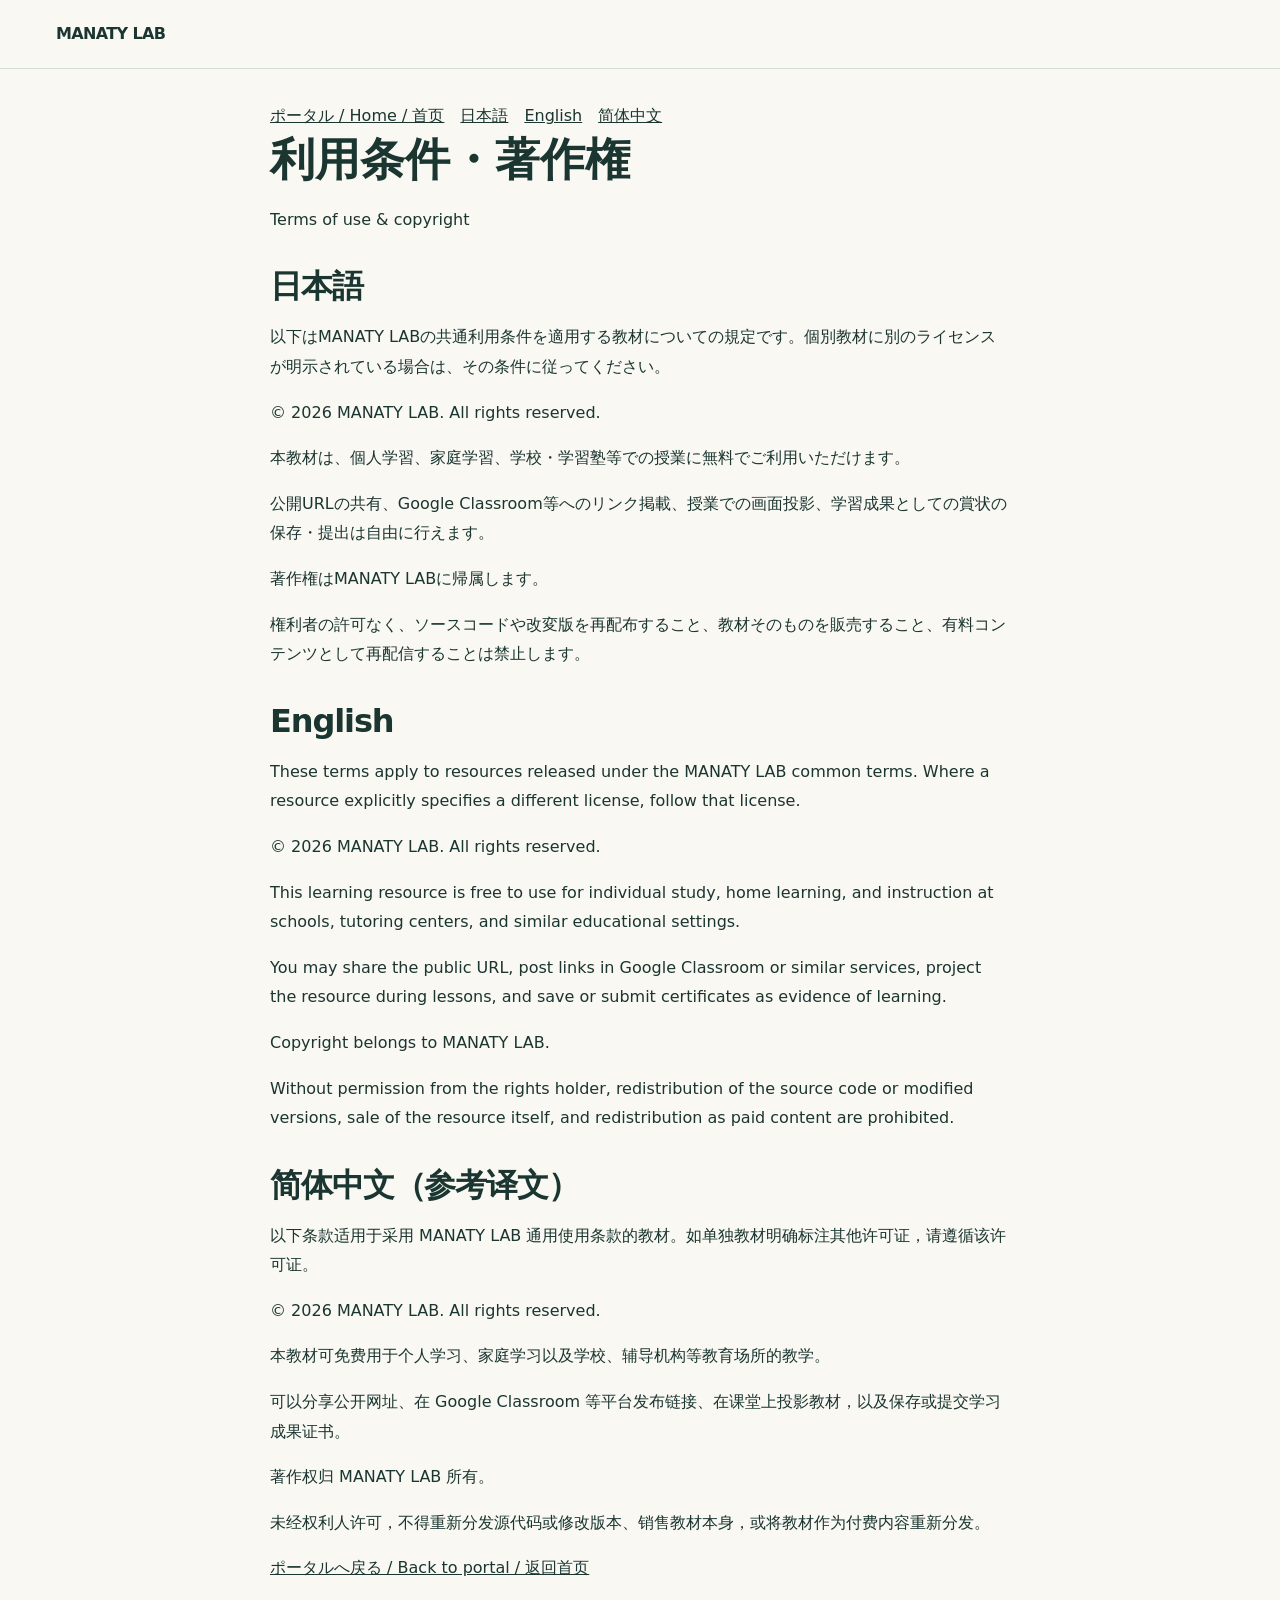
==== terms.html @ 0bc76457 "Add common terms of use page" ====
<!doctype html>
<html lang="ja"><head><meta charset="utf-8"><meta name="viewport" content="width=device-width, initial-scale=1"><title>利用条件・著作権 | MANATY LAB</title><link rel="stylesheet" href="./styles.css"><style>.terms{max-width:780px;margin:0 auto;padding:32px 20px 64px;line-height:1.85}.terms h1{font-size:clamp(1.8rem,5vw,2.8rem);line-height:1.3}.terms h2{margin-top:2rem}.terms p{margin:1em 0}.terms a{text-decoration:underline}.terms nav{display:flex;gap:1rem;flex-wrap:wrap}</style></head><body><header class="site-header"><div class="container header-inner"><a class="wordmark" href="./">MANATY LAB</a></div></header><main class="terms"><nav aria-label="Languages"><a href="./">ポータル / Home / 首页</a><a href="#ja" lang="ja">日本語</a><a href="#en" lang="en">English</a><a href="#zh" lang="zh-CN">简体中文</a></nav><h1>利用条件・著作権</h1><p>Terms of use &amp; copyright</p><section id="ja" lang="ja"><h2>日本語</h2><p>以下はMANATY LABの共通利用条件を適用する教材についての規定です。個別教材に別のライセンスが明示されている場合は、その条件に従ってください。</p><p>© 2026 MANATY LAB. All rights reserved.</p>
<p>本教材は、個人学習、家庭学習、学校・学習塾等での授業に無料でご利用いただけます。</p>
<p>公開URLの共有、Google Classroom等へのリンク掲載、授業での画面投影、学習成果としての賞状の保存・提出は自由に行えます。</p>
<p>著作権はMANATY LABに帰属します。</p>
<p>権利者の許可なく、ソースコードや改変版を再配布すること、教材そのものを販売すること、有料コンテンツとして再配信することは禁止します。</p></section><section id="en" lang="en"><h2>English</h2><p>These terms apply to resources released under the MANATY LAB common terms. Where a resource explicitly specifies a different license, follow that license.</p><p>© 2026 MANATY LAB. All rights reserved.</p>
<p>This learning resource is free to use for individual study, home learning, and instruction at schools, tutoring centers, and similar educational settings.</p>
<p>You may share the public URL, post links in Google Classroom or similar services, project the resource during lessons, and save or submit certificates as evidence of learning.</p>
<p>Copyright belongs to MANATY LAB.</p>
<p>Without permission from the rights holder, redistribution of the source code or modified versions, sale of the resource itself, and redistribution as paid content are prohibited.</p></section><section id="zh" lang="zh-CN"><h2>简体中文（参考译文）</h2><p>以下条款适用于采用 MANATY LAB 通用使用条款的教材。如单独教材明确标注其他许可证，请遵循该许可证。</p><p>© 2026 MANATY LAB. All rights reserved.</p><p>本教材可免费用于个人学习、家庭学习以及学校、辅导机构等教育场所的教学。</p><p>可以分享公开网址、在 Google Classroom 等平台发布链接、在课堂上投影教材，以及保存或提交学习成果证书。</p><p>著作权归 MANATY LAB 所有。</p><p>未经权利人许可，不得重新分发源代码或修改版本、销售教材本身，或将教材作为付费内容重新分发。</p></section><p><a href="./">ポータルへ戻る / Back to portal / 返回首页</a></p></main></body></html>
---- styles.css ----
:root {
  color-scheme: light;
  --paper: #f9f8f3;
  --ink: #1b3530;
  --muted: #486259;
  --line: #d3dfd5;
  --green: #174d40;
  --mint: #e0f1e6;
  --white: #fff;
  font-family: system-ui, "Hiragino Sans", "Microsoft YaHei", sans-serif;
  color: var(--ink);
  background: var(--paper);
}
* { box-sizing: border-box; }
[hidden] { display: none !important; }
html { scroll-padding-top: 5rem; scroll-behavior: smooth; }
body { margin: 0; line-height: 1.6; }
main { overflow-wrap: anywhere; }
h1, h2, h3, p { margin: 0; }
h2 { font-size: clamp(1.4rem, 3vw, 2rem); line-height: 1.25; letter-spacing: -.035em; }
a { color: inherit; }
button, select, input { font: inherit; color: inherit; }
button, select { cursor: pointer; }
button:disabled, select:disabled, input:disabled { cursor: default; opacity: .65; }
:focus-visible { outline: 3px solid #96613a; outline-offset: 3px; }
.container { width: min(100% - 2.5rem, 73rem); margin-inline: auto; }
.sr-only, .skip-link:not(:focus) { position: absolute; width: 1px; height: 1px; clip-path: inset(50%); overflow: hidden; white-space: nowrap; }
.skip-link:focus { position: fixed; z-index: 5; padding: .75rem; background: var(--white); }
.site-header { position: sticky; top: 0; z-index: 2; background: var(--paper); border-bottom: 1px solid var(--line); }
.header-inner, .header-tools, .wordmark, .desktop-nav { display: flex; align-items: center; }
.header-inner { justify-content: space-between; min-height: 4.25rem; gap: 1rem; }
.header-tools, .wordmark, .desktop-nav { gap: .8rem; }
.wordmark { font-weight: 900; text-decoration: none; letter-spacing: -.04em; white-space: nowrap; }
.wordmark b, .wordmark-symbol span { color: #24654f; }
.wordmark-symbol { border: 2px solid currentColor; border-radius: .6rem; padding-inline: .34rem; font-size: 1.2rem; }
.desktop-nav a, .header-cta { font-size: .9rem; text-decoration: none; font-weight: 650; }
.desktop-nav a:hover, .header-cta:hover { text-decoration: underline; }
.languages { display: flex; gap: .15rem; border: 1px solid var(--line); border-radius: 2rem; padding: .2rem; background: var(--white); }
.languages button { border: 0; border-radius: 2rem; background: transparent; font-size: .875rem; min-height: 2.25rem; padding-inline: .5rem; }
.languages [aria-pressed="true"] { background: var(--green); color: white; }
.hero-wrap { display: grid; grid-template-columns: 1.04fr 1fr; align-items: center; gap: clamp(1.2rem, 3.5vw, 3.5rem); padding-block: clamp(1.8rem,5vw,4.2rem) 2rem; }
.eyebrow, .section-kicker, .play-label { font-size: .85rem; font-weight: 800; letter-spacing: .08em; }
.eyebrow, .section-kicker { color: var(--green); }
.hero-copy h1 { font-size: clamp(2.5rem,5vw,4.25rem); line-height: 1.12; letter-spacing: -.064em; margin-block: .55rem; }
html:lang(ja) .hero-copy h1, html:lang(zh) .hero-copy h1 {
  font-size: clamp(1.82rem,3.08vw,3rem);
  letter-spacing: -.04em;
  line-break: strict;
}
.highlight { color: #226951; }
.hero-english { font-size: clamp(1.25rem,2.5vw,1.75rem); letter-spacing: -.03em; }
.hero-description { color: var(--muted); margin-block: .65rem 1rem; max-width: 38ch; }
.hero-actions { display: flex; flex-wrap: wrap; gap: .55rem; }
.button, .app-play, .quiet { display: inline-flex; align-items: center; justify-content: center; text-align: center; min-height: 2.75rem; padding: .52rem .88rem; font-size: .9rem; font-weight: 730; border: 1px solid var(--line); border-radius: .7rem; text-decoration: none; }
.button-dark, .app-play { background: var(--green); color: white; border-color: var(--green); }
.button-dark:hover, .app-play:hover { background: #24634f; }
.button-light, .quiet { background: var(--white); }
.button-light:hover, .quiet:hover, .news-card:hover { background: var(--mint); }
.trust-row { color: var(--muted); margin-top: .7rem; font-size: .875rem; }
.trust-mark { margin-inline-end: .35rem; }
.hero-visual { position: relative; isolation: isolate; overflow: hidden; background: #cee8d7; border: 1px solid #b7d6c3; border-radius: 1.65rem; padding: 1.25rem clamp(.8rem,3vw,2.1rem); }
.hero-blob { position: absolute; inset: -10% -8% auto auto; width: 16rem; aspect-ratio: 1; background: #e6f2df; border-radius: 50%; z-index: -1; }
.visual-decor { position: absolute; color: #507a68; font-size: 1.7rem; right: 1rem; top: .45rem; }
.visual-decor-two { top: auto; right: auto; bottom: .3rem; left: 1rem; }
.mini-stage { background: #fbfffb; border: 1px solid #b1d0bc; border-radius: 1.15rem; margin-block: .65rem; padding: .8rem; text-align: center; }
.mini-equation { display: flex; justify-content: center; gap: .45rem; font-size: clamp(1.7rem, 3.4vw, 2.7rem); font-weight: 850; font-variant-numeric: tabular-nums; }
.mini-result { min-width: 1ch; }
.mini-guides, .hero-note { color: var(--muted); font-size: .875rem; }
.mini-guides { display: flex; flex-wrap: wrap; justify-content: space-between; gap: .25rem .6rem; text-align: start; }
.hero-note { text-align: end; }
.smile { margin-inline-end: .3rem; }
#miniTrack { display: block; width: 100%; height: auto; max-height: 7.6rem; }
.mini-controls { display: flex; justify-content: center; gap: .45rem; }
.mini-controls button { min-width: 2.75rem; min-height: 2.75rem; border: 1px solid #bed4c5; border-radius: .65rem; background: #eaf4eb; padding-inline: .6rem; font-weight: 700; }
.mini-controls button:hover { background: #d7ebdc; }
.news-section { margin-block: 0 1.55rem; border-block: 1px solid var(--line); padding-block: .85rem; display: grid; grid-template-columns: minmax(9rem,.85fr) 3fr; align-items: center; gap: .65rem 1rem; }
.news-section h2 { font-size: 1.15rem; }
#newsList { display: flex; flex-wrap: wrap; gap: .6rem; }
.news-card { background: var(--white); border: 1px solid var(--line); border-radius: .7rem; text-align: start; padding: .35rem .8rem; flex: 1 1 9rem; }
.news-card > span { display: block; color: var(--muted); font-size: .87rem; }
.news-label { display: inline-block; white-space: nowrap; }
#filterTitle { margin-bottom: .65rem; }
#filters { padding: .9rem; border: 1px solid var(--line); border-radius: 1rem; background: #eef3ed; }
.filter-grid { display: grid; grid-template-columns: repeat(3,minmax(0,1fr)); gap: .6rem; }
.filter-grid label { display: grid; grid-template-columns: minmax(0,1fr); gap: .18rem; font-size: .875rem; font-weight: 750; min-width: 0; }
select, .search-box { min-height: 2.75rem; max-width: 100%; border: 1px solid #acbfb3; border-radius: .6rem; background: white; padding: .4rem .65rem; }
.filter-grid select { width: 100%; min-width: 0; }
select { appearance: none; padding-inline-end: 2rem; background: white url("data:image/svg+xml,%3Csvg xmlns='http://www.w3.org/2000/svg' viewBox='0 0 16 16'%3E%3Cpath d='m4 6 4 4 4-4' fill='none' stroke='%23174d40' stroke-width='2'/%3E%3C/svg%3E") right .55rem center / 1rem no-repeat; text-overflow: ellipsis; }
.filter-tools { display: flex; flex-wrap: wrap; align-items: center; gap: .55rem .8rem; margin-top: .7rem; }
.filter-tools label { font-size: .875rem; }
.search-box { flex: 1 1 15rem; display: flex; align-items: center; gap: .45rem; }
.search-box input { border: 0; background: transparent; width: 100%; min-width: 0; }
.sort-control, .check { display: flex; align-items: center; gap: .35rem; }
.check { min-height: 2.75rem; }
.check input { accent-color: var(--green); inline-size: 1.15rem; block-size: 1.15rem; }
.section-heading { display: flex; justify-content: space-between; align-items: baseline; flex-wrap: wrap; gap: .45rem; }
.list-heading { margin-block: 1.65rem .7rem; }
.count-pill, .game-language, .app-meta, #catalogStatus { color: var(--muted); font-size: .9rem; }
#retry { margin-block: .7rem; }
.app-grid { display: grid; grid-template-columns: repeat(3,minmax(0,1fr)); gap: 1rem; }
.app-card { display: flex; flex-direction: column; min-width: 0; background: var(--white); border: 1px solid var(--line); border-radius: 1.15rem; overflow: hidden; }
.app-art { position: relative; height: clamp(8.6rem,14vw,11.5rem); overflow: hidden; }
.app-art svg { display: block; width: 100%; height: 100%; }
.art-mint { background: #ddf2e6; }
.art-violet { background: #eee5f7; }
.art-peach { background: #ffeadf; }
.art-sky { background: #e0f0fa; }
.art-yellow { background: #f9ecc4; }
.status-chip, .favorite { position: absolute; top: .65rem; border: 1px solid #a1b6aa; background: var(--white); }
.status-chip { left: .65rem; border-radius: 1rem; font-size: .875rem; font-weight: 750; padding: .15rem .55rem; }
.status-chip.published { background: #f4fff5; }
.favorite { right: .65rem; min-width: 2.75rem; min-height: 2.75rem; border-radius: 50%; font-size: 1.35rem; line-height: 1; }
.favorite[aria-pressed="true"] { background: #ffedaa; border-color: #a07b35; }
.favorite:focus-visible { outline-offset: 1px; }
.app-content { display: flex; flex-direction: column; gap: .42rem; flex: 1; padding: .95rem; }
.app-content h3 { font-size: 1.24rem; line-height: 1.3; }
.tags { display: flex; flex-wrap: wrap; gap: .28rem; margin: 0; padding: 0; list-style: none; }
.tags li { background: #edf4ee; border-radius: .38rem; font-size: .875rem; padding: .12rem .42rem; }
.app-actions, .detail-actions { display: flex; flex-wrap: wrap; gap: .42rem; margin-top: auto; padding-top: .35rem; align-items: center; }
.more { display: flex; margin: 1rem auto 0; }
.teacher-section { margin-top: clamp(2.5rem,6vw,4rem); background: #e7f1e8; padding-block: 1.7rem; }
.teacher-layout, .footer-inner { display: flex; flex-wrap: wrap; justify-content: space-between; align-items: center; gap: 1rem; }
.teacher-layout p, .about-panel p, .connect-section p { margin-top: .45rem; }
.about-section, .connect-section { margin-block: clamp(2.3rem,5vw,4rem); }
.about-panel { display: grid; grid-template-columns: 1fr auto; gap: 1rem; align-items: center; background: #1c4138; color: white; padding: clamp(1rem,4vw,3rem); border-radius: 1.4rem; }
.about-panel .section-kicker { color: #a6dcc1; }
.about-panel h2 { margin-top: .3rem; }
.about-panel p { max-width: 58ch; }
.about-panel a { display: inline-block; margin-top: .75rem; }
.about-orbit { display: grid; place-content: center; width: clamp(7rem,17vw,12rem); aspect-ratio: 1; border: 1px solid #a6dcc1; border-radius: 50%; box-shadow: inset 0 0 0 1rem #285448; }
.orbit-center { font-size: 2.5rem; font-weight: 850; }
.orbit-text, .orbit { display: none; }
.connect-grid { display: grid; grid-template-columns: repeat(2,minmax(0,1fr)); gap: .7rem; margin-top: .8rem; }
.connect-card { background: white; border: 1px solid var(--line); border-radius: .85rem; padding: .8rem; display: flex; gap: .65rem; }
.connect-icon { font-size: 1.25rem; }
.soon-tag { display: inline-block; color: var(--muted); font-size: .875rem; margin-top: .35rem; }
.site-footer { border-top: 1px solid var(--line); padding-block: 1.25rem; }
.footer-brand { font-weight: 850; }
.footer-inner small { color: var(--muted); }
dialog { color: var(--ink); border: 1px solid var(--line); border-radius: 1.2rem; width: min(43rem, calc(100% - 2rem)); max-height: calc(100% - 2rem); padding: 0; overflow-wrap: anywhere; }
dialog::backdrop { background: #152d26aa; }
.detail-top { position: sticky; z-index: 1; top: 0; display: flex; align-items: center; justify-content: space-between; gap: .7rem; background: white; padding: .8rem 1rem; border-bottom: 1px solid var(--line); }
#detailBody { padding: 1rem; }
.detail-grid { display: grid; grid-template-columns: repeat(2,minmax(0,1fr)); gap: .75rem; margin: 0 0 .9rem; }
.detail-grid div { padding: .55rem; background: #eef4ee; border-radius: .55rem; }
.detail-grid dt { font-weight: 750; }
.detail-grid dd { color: var(--muted); margin: .2rem 0 0; }
@media (max-width: 55rem) {
  .desktop-nav { display: none; }
  .app-grid { grid-template-columns: repeat(2,minmax(0,1fr)); }
}
@media (max-width: 41rem) {
  .container { width: calc(100% - 1.5rem); }
  .header-inner { min-height: 3.75rem; gap: .4rem; }
  .header-cta { display: none; }
  .hero-wrap { grid-template-columns: 1fr; padding-block: 1.3rem 1rem; gap: .85rem; }
  .hero-copy h1 { font-size: clamp(2.06rem,8.1vw,3rem); letter-spacing: -.045em; }
  html:lang(ja) .hero-copy h1, html:lang(zh) .hero-copy h1 { font-size: clamp(1.68rem,7.7vw,2.5rem); }
  .hero-description { margin-block: .4rem .7rem; }
  .hero-visual { padding-block: .65rem; border-radius: 1rem; }
  .mini-stage { margin-block: .35rem; padding-block: .45rem; }
  #miniTrack { max-height: 5.3rem; }
  .news-section { grid-template-columns: 1fr; }
  .filter-grid { grid-template-columns: repeat(2,minmax(0,1fr)); }
  .filter-grid label:last-child { grid-column: 1 / -1; }
  .app-grid, .connect-grid { grid-template-columns: 1fr; }
  .about-panel { grid-template-columns: 1fr; }
  .about-orbit { display: none; }
  .detail-grid { grid-template-columns: 1fr; }
}
@media (prefers-reduced-motion: reduce) {
  *, *::before, *::after { scroll-behavior: auto !important; transition: none !important; animation: none !important; }
}
@media (prefers-reduced-motion: no-preference) {
  .button, .quiet, .favorite, .news-card { transition: background-color .15s ease; }
}
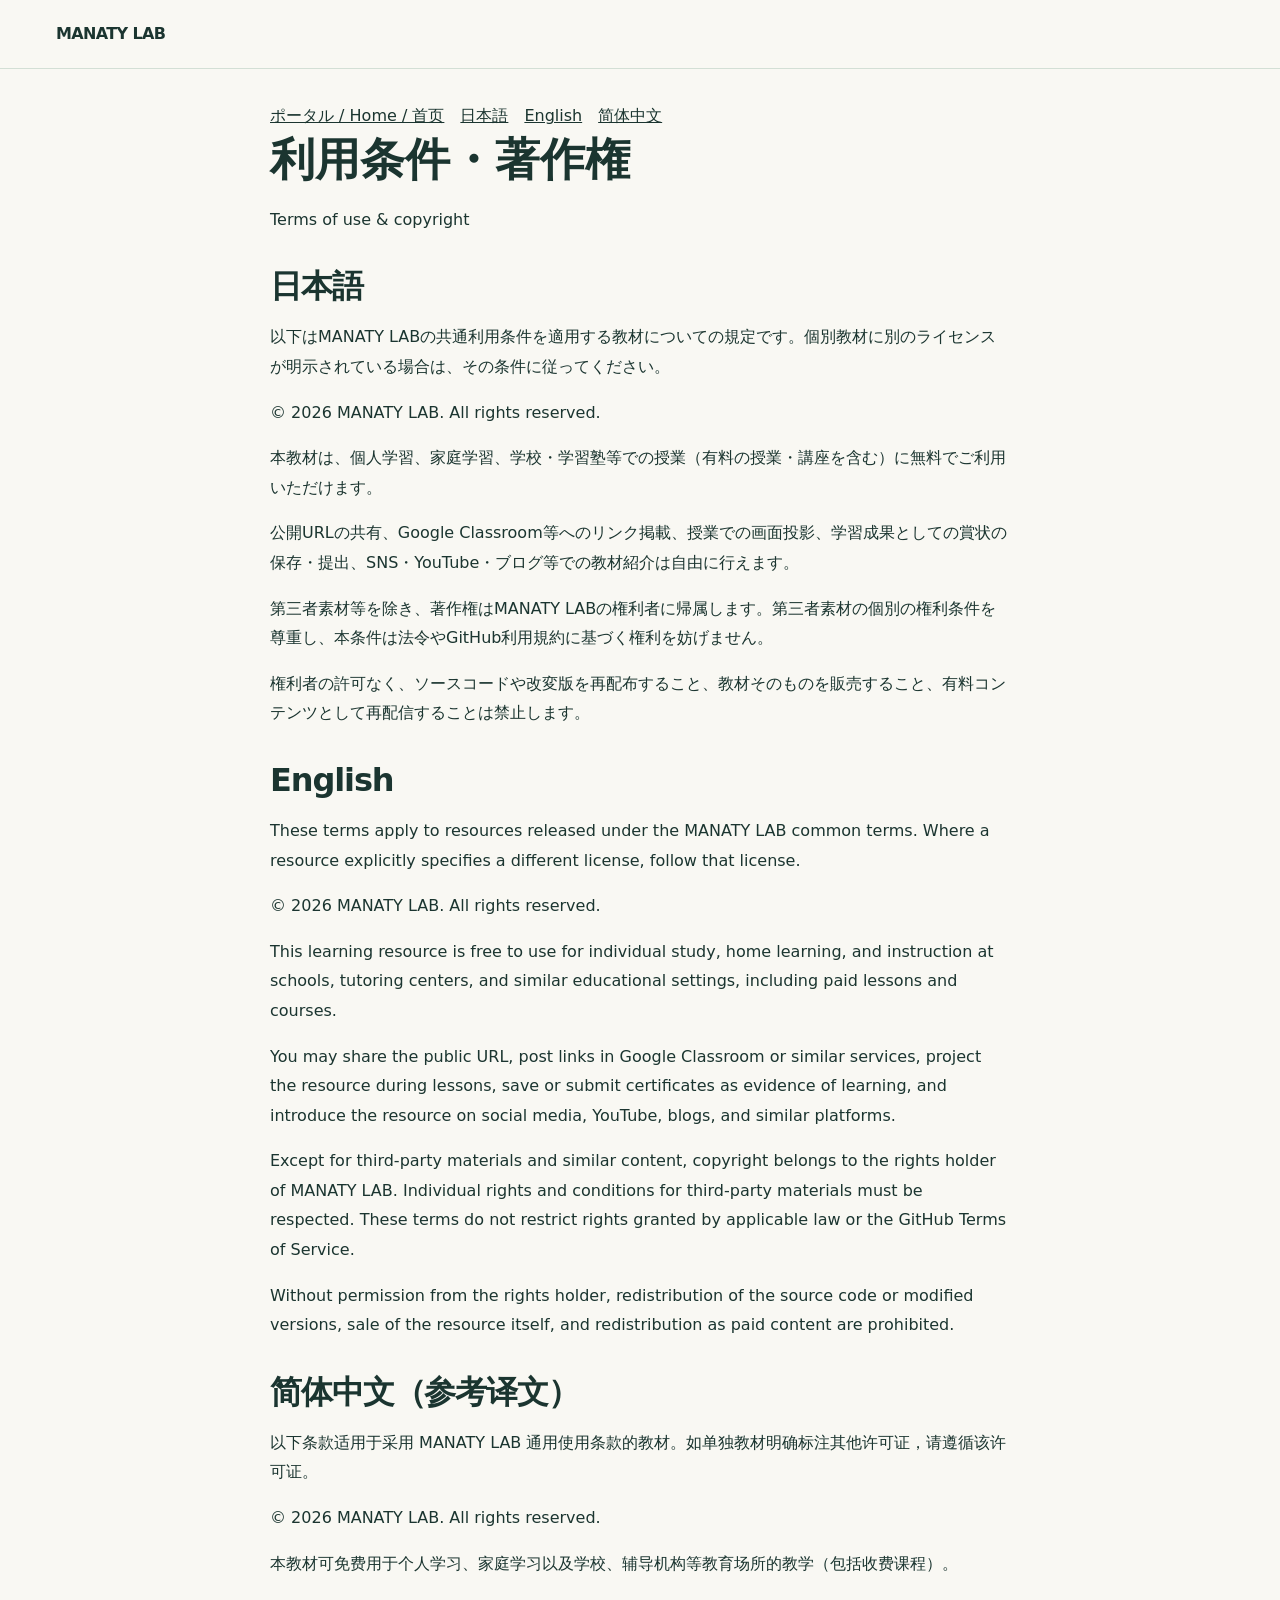
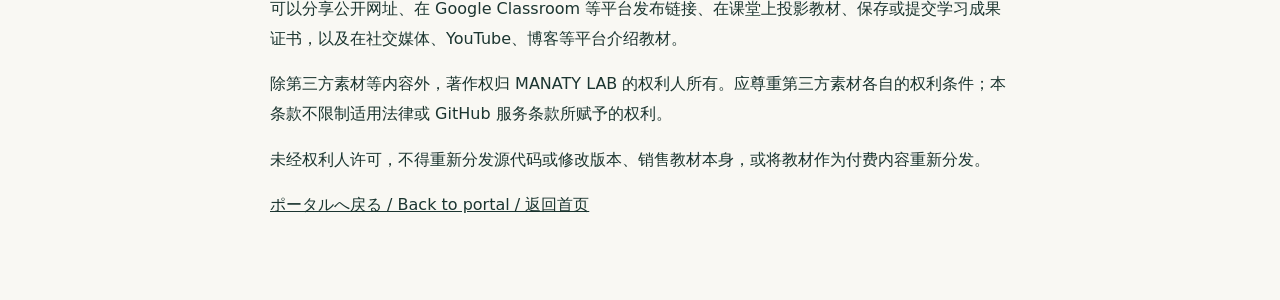
==== commit c614188e: "Align Japanese English and Chinese terms" ====
--- a/terms.html
+++ b/terms.html
@@ -1,10 +1,10 @@
 <!doctype html>
 <html lang="ja"><head><meta charset="utf-8"><meta name="viewport" content="width=device-width, initial-scale=1"><title>利用条件・著作権 | MANATY LAB</title><link rel="stylesheet" href="./styles.css"><style>.terms{max-width:780px;margin:0 auto;padding:32px 20px 64px;line-height:1.85}.terms h1{font-size:clamp(1.8rem,5vw,2.8rem);line-height:1.3}.terms h2{margin-top:2rem}.terms p{margin:1em 0}.terms a{text-decoration:underline}.terms nav{display:flex;gap:1rem;flex-wrap:wrap}</style></head><body><header class="site-header"><div class="container header-inner"><a class="wordmark" href="./">MANATY LAB</a></div></header><main class="terms"><nav aria-label="Languages"><a href="./">ポータル / Home / 首页</a><a href="#ja" lang="ja">日本語</a><a href="#en" lang="en">English</a><a href="#zh" lang="zh-CN">简体中文</a></nav><h1>利用条件・著作権</h1><p>Terms of use &amp; copyright</p><section id="ja" lang="ja"><h2>日本語</h2><p>以下はMANATY LABの共通利用条件を適用する教材についての規定です。個別教材に別のライセンスが明示されている場合は、その条件に従ってください。</p><p>© 2026 MANATY LAB. All rights reserved.</p>
-<p>本教材は、個人学習、家庭学習、学校・学習塾等での授業に無料でご利用いただけます。</p>
-<p>公開URLの共有、Google Classroom等へのリンク掲載、授業での画面投影、学習成果としての賞状の保存・提出は自由に行えます。</p>
-<p>著作権はMANATY LABに帰属します。</p>
+<p>本教材は、個人学習、家庭学習、学校・学習塾等での授業（有料の授業・講座を含む）に無料でご利用いただけます。</p>
+<p>公開URLの共有、Google Classroom等へのリンク掲載、授業での画面投影、学習成果としての賞状の保存・提出、SNS・YouTube・ブログ等での教材紹介は自由に行えます。</p>
+<p>第三者素材等を除き、著作権はMANATY LABの権利者に帰属します。第三者素材の個別の権利条件を尊重し、本条件は法令やGitHub利用規約に基づく権利を妨げません。</p>
 <p>権利者の許可なく、ソースコードや改変版を再配布すること、教材そのものを販売すること、有料コンテンツとして再配信することは禁止します。</p></section><section id="en" lang="en"><h2>English</h2><p>These terms apply to resources released under the MANATY LAB common terms. Where a resource explicitly specifies a different license, follow that license.</p><p>© 2026 MANATY LAB. All rights reserved.</p>
-<p>This learning resource is free to use for individual study, home learning, and instruction at schools, tutoring centers, and similar educational settings.</p>
-<p>You may share the public URL, post links in Google Classroom or similar services, project the resource during lessons, and save or submit certificates as evidence of learning.</p>
-<p>Copyright belongs to MANATY LAB.</p>
-<p>Without permission from the rights holder, redistribution of the source code or modified versions, sale of the resource itself, and redistribution as paid content are prohibited.</p></section><section id="zh" lang="zh-CN"><h2>简体中文（参考译文）</h2><p>以下条款适用于采用 MANATY LAB 通用使用条款的教材。如单独教材明确标注其他许可证，请遵循该许可证。</p><p>© 2026 MANATY LAB. All rights reserved.</p><p>本教材可免费用于个人学习、家庭学习以及学校、辅导机构等教育场所的教学。</p><p>可以分享公开网址、在 Google Classroom 等平台发布链接、在课堂上投影教材，以及保存或提交学习成果证书。</p><p>著作权归 MANATY LAB 所有。</p><p>未经权利人许可，不得重新分发源代码或修改版本、销售教材本身，或将教材作为付费内容重新分发。</p></section><p><a href="./">ポータルへ戻る / Back to portal / 返回首页</a></p></main></body></html>+<p>This learning resource is free to use for individual study, home learning, and instruction at schools, tutoring centers, and similar educational settings, including paid lessons and courses.</p>
+<p>You may share the public URL, post links in Google Classroom or similar services, project the resource during lessons, save or submit certificates as evidence of learning, and introduce the resource on social media, YouTube, blogs, and similar platforms.</p>
+<p>Except for third-party materials and similar content, copyright belongs to the rights holder of MANATY LAB. Individual rights and conditions for third-party materials must be respected. These terms do not restrict rights granted by applicable law or the GitHub Terms of Service.</p>
+<p>Without permission from the rights holder, redistribution of the source code or modified versions, sale of the resource itself, and redistribution as paid content are prohibited.</p></section><section id="zh" lang="zh-CN"><h2>简体中文（参考译文）</h2><p>以下条款适用于采用 MANATY LAB 通用使用条款的教材。如单独教材明确标注其他许可证，请遵循该许可证。</p><p>© 2026 MANATY LAB. All rights reserved.</p><p>本教材可免费用于个人学习、家庭学习以及学校、辅导机构等教育场所的教学（包括收费课程）。</p><p>可以分享公开网址、在 Google Classroom 等平台发布链接、在课堂上投影教材、保存或提交学习成果证书，以及在社交媒体、YouTube、博客等平台介绍教材。</p><p>除第三方素材等内容外，著作权归 MANATY LAB 的权利人所有。应尊重第三方素材各自的权利条件；本条款不限制适用法律或 GitHub 服务条款所赋予的权利。</p><p>未经权利人许可，不得重新分发源代码或修改版本、销售教材本身，或将教材作为付费内容重新分发。</p></section><p><a href="./">ポータルへ戻る / Back to portal / 返回首页</a></p></main></body></html>
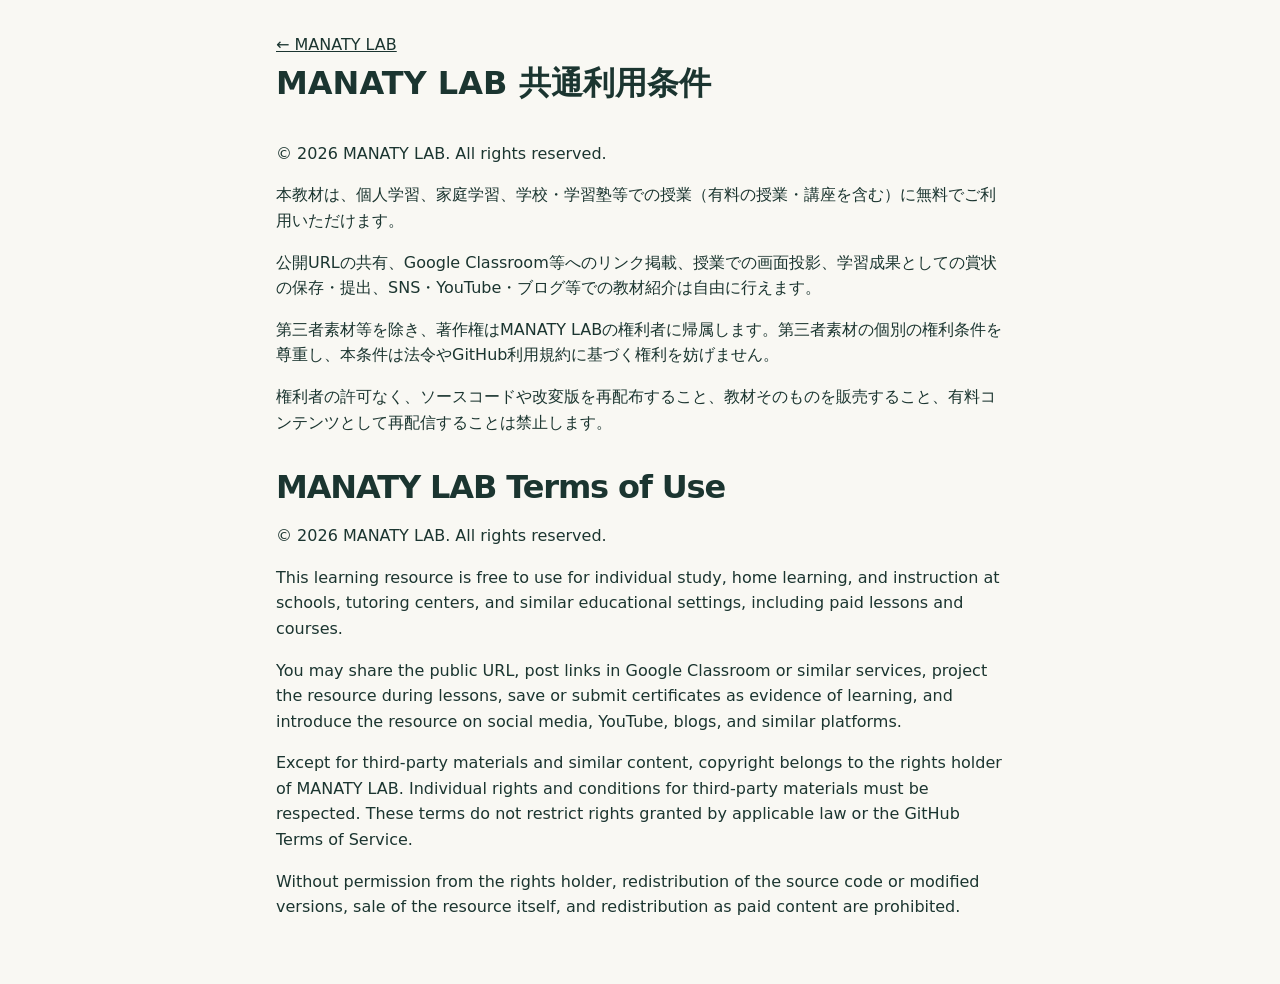
==== commit 45895b8a: "Publish MANATY LAB common terms of use" ====
--- a/terms.html
+++ b/terms.html
@@ -1,10 +1,36 @@
 <!doctype html>
-<html lang="ja"><head><meta charset="utf-8"><meta name="viewport" content="width=device-width, initial-scale=1"><title>利用条件・著作権 | MANATY LAB</title><link rel="stylesheet" href="./styles.css"><style>.terms{max-width:780px;margin:0 auto;padding:32px 20px 64px;line-height:1.85}.terms h1{font-size:clamp(1.8rem,5vw,2.8rem);line-height:1.3}.terms h2{margin-top:2rem}.terms p{margin:1em 0}.terms a{text-decoration:underline}.terms nav{display:flex;gap:1rem;flex-wrap:wrap}</style></head><body><header class="site-header"><div class="container header-inner"><a class="wordmark" href="./">MANATY LAB</a></div></header><main class="terms"><nav aria-label="Languages"><a href="./">ポータル / Home / 首页</a><a href="#ja" lang="ja">日本語</a><a href="#en" lang="en">English</a><a href="#zh" lang="zh-CN">简体中文</a></nav><h1>利用条件・著作権</h1><p>Terms of use &amp; copyright</p><section id="ja" lang="ja"><h2>日本語</h2><p>以下はMANATY LABの共通利用条件を適用する教材についての規定です。個別教材に別のライセンスが明示されている場合は、その条件に従ってください。</p><p>© 2026 MANATY LAB. All rights reserved.</p>
+<html lang="ja">
+<head>
+<meta charset="utf-8">
+<meta name="viewport" content="width=device-width, initial-scale=1">
+<title>利用条件 | MANATY LAB</title>
+<link rel="stylesheet" href="./styles.css">
+<style>
+main { max-width: 48rem; margin: 0 auto; padding: 2rem 1.25rem 4rem; }
+section { margin-top: 2rem; }
+p { margin-top: 1rem; }
+a { text-decoration: underline; }
+</style>
+</head>
+<body>
+<main>
+<a href="./">← MANATY LAB</a>
+<h1>MANATY LAB 共通利用条件</h1>
+<section aria-label="日本語">
+<p>© 2026 MANATY LAB. All rights reserved.</p>
 <p>本教材は、個人学習、家庭学習、学校・学習塾等での授業（有料の授業・講座を含む）に無料でご利用いただけます。</p>
 <p>公開URLの共有、Google Classroom等へのリンク掲載、授業での画面投影、学習成果としての賞状の保存・提出、SNS・YouTube・ブログ等での教材紹介は自由に行えます。</p>
 <p>第三者素材等を除き、著作権はMANATY LABの権利者に帰属します。第三者素材の個別の権利条件を尊重し、本条件は法令やGitHub利用規約に基づく権利を妨げません。</p>
-<p>権利者の許可なく、ソースコードや改変版を再配布すること、教材そのものを販売すること、有料コンテンツとして再配信することは禁止します。</p></section><section id="en" lang="en"><h2>English</h2><p>These terms apply to resources released under the MANATY LAB common terms. Where a resource explicitly specifies a different license, follow that license.</p><p>© 2026 MANATY LAB. All rights reserved.</p>
+<p>権利者の許可なく、ソースコードや改変版を再配布すること、教材そのものを販売すること、有料コンテンツとして再配信することは禁止します。</p>
+</section>
+<section lang="en" aria-labelledby="english">
+<h2 id="english">MANATY LAB Terms of Use</h2>
+<p>© 2026 MANATY LAB. All rights reserved.</p>
 <p>This learning resource is free to use for individual study, home learning, and instruction at schools, tutoring centers, and similar educational settings, including paid lessons and courses.</p>
 <p>You may share the public URL, post links in Google Classroom or similar services, project the resource during lessons, save or submit certificates as evidence of learning, and introduce the resource on social media, YouTube, blogs, and similar platforms.</p>
 <p>Except for third-party materials and similar content, copyright belongs to the rights holder of MANATY LAB. Individual rights and conditions for third-party materials must be respected. These terms do not restrict rights granted by applicable law or the GitHub Terms of Service.</p>
-<p>Without permission from the rights holder, redistribution of the source code or modified versions, sale of the resource itself, and redistribution as paid content are prohibited.</p></section><section id="zh" lang="zh-CN"><h2>简体中文（参考译文）</h2><p>以下条款适用于采用 MANATY LAB 通用使用条款的教材。如单独教材明确标注其他许可证，请遵循该许可证。</p><p>© 2026 MANATY LAB. All rights reserved.</p><p>本教材可免费用于个人学习、家庭学习以及学校、辅导机构等教育场所的教学（包括收费课程）。</p><p>可以分享公开网址、在 Google Classroom 等平台发布链接、在课堂上投影教材、保存或提交学习成果证书，以及在社交媒体、YouTube、博客等平台介绍教材。</p><p>除第三方素材等内容外，著作权归 MANATY LAB 的权利人所有。应尊重第三方素材各自的权利条件；本条款不限制适用法律或 GitHub 服务条款所赋予的权利。</p><p>未经权利人许可，不得重新分发源代码或修改版本、销售教材本身，或将教材作为付费内容重新分发。</p></section><p><a href="./">ポータルへ戻る / Back to portal / 返回首页</a></p></main></body></html>+<p>Without permission from the rights holder, redistribution of the source code or modified versions, sale of the resource itself, and redistribution as paid content are prohibited.</p>
+</section>
+</main>
+</body>
+</html>
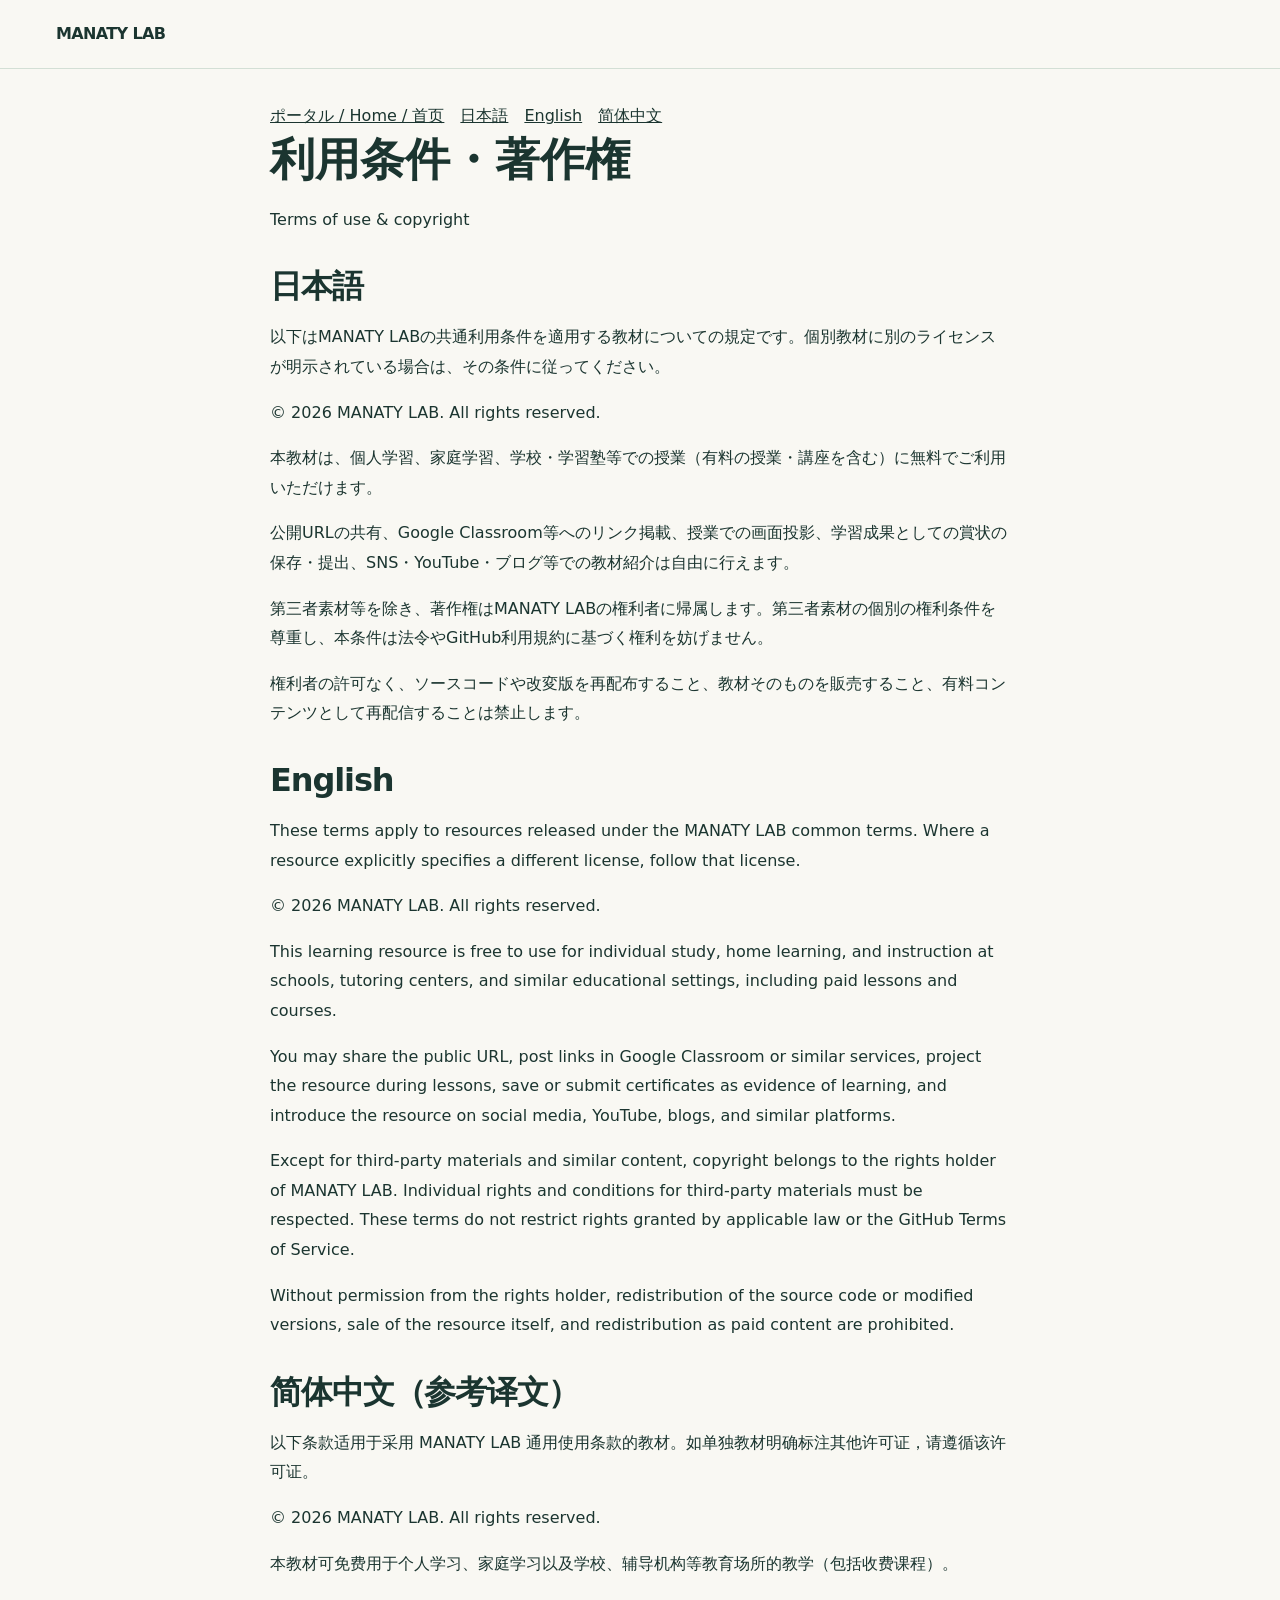
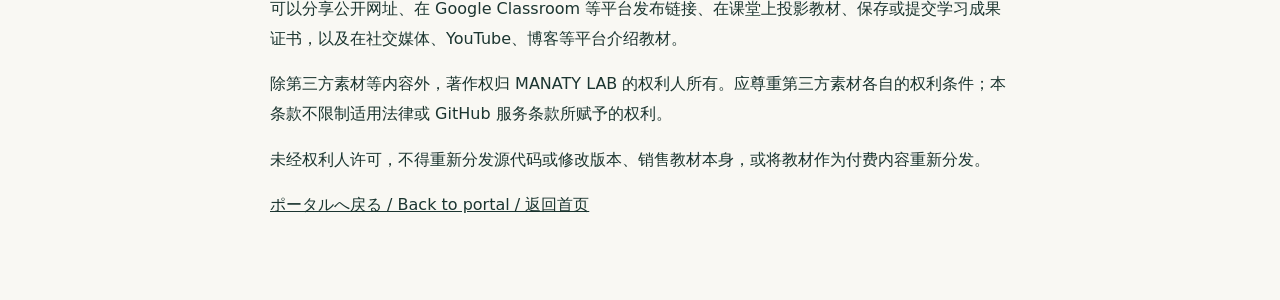
==== commit 2bbcac92: "Integrate verified common terms and portal changes" ====
--- a/terms.html
+++ b/terms.html
@@ -1,36 +1,10 @@
 <!doctype html>
-<html lang="ja">
-<head>
-<meta charset="utf-8">
-<meta name="viewport" content="width=device-width, initial-scale=1">
-<title>利用条件 | MANATY LAB</title>
-<link rel="stylesheet" href="./styles.css">
-<style>
-main { max-width: 48rem; margin: 0 auto; padding: 2rem 1.25rem 4rem; }
-section { margin-top: 2rem; }
-p { margin-top: 1rem; }
-a { text-decoration: underline; }
-</style>
-</head>
-<body>
-<main>
-<a href="./">← MANATY LAB</a>
-<h1>MANATY LAB 共通利用条件</h1>
-<section aria-label="日本語">
-<p>© 2026 MANATY LAB. All rights reserved.</p>
+<html lang="ja"><head><meta charset="utf-8"><meta name="viewport" content="width=device-width, initial-scale=1"><title>利用条件・著作権 | MANATY LAB</title><link rel="stylesheet" href="./styles.css"><style>.terms{max-width:780px;margin:0 auto;padding:32px 20px 64px;line-height:1.85}.terms h1{font-size:clamp(1.8rem,5vw,2.8rem);line-height:1.3}.terms h2{margin-top:2rem}.terms p{margin:1em 0}.terms a{text-decoration:underline}.terms nav{display:flex;gap:1rem;flex-wrap:wrap}</style></head><body><header class="site-header"><div class="container header-inner"><a class="wordmark" href="./">MANATY LAB</a></div></header><main class="terms"><nav aria-label="Languages"><a href="./">ポータル / Home / 首页</a><a href="#ja" lang="ja">日本語</a><a href="#en" lang="en">English</a><a href="#zh" lang="zh-CN">简体中文</a></nav><h1>利用条件・著作権</h1><p>Terms of use &amp; copyright</p><section id="ja" lang="ja"><h2>日本語</h2><p>以下はMANATY LABの共通利用条件を適用する教材についての規定です。個別教材に別のライセンスが明示されている場合は、その条件に従ってください。</p><p>© 2026 MANATY LAB. All rights reserved.</p>
 <p>本教材は、個人学習、家庭学習、学校・学習塾等での授業（有料の授業・講座を含む）に無料でご利用いただけます。</p>
 <p>公開URLの共有、Google Classroom等へのリンク掲載、授業での画面投影、学習成果としての賞状の保存・提出、SNS・YouTube・ブログ等での教材紹介は自由に行えます。</p>
 <p>第三者素材等を除き、著作権はMANATY LABの権利者に帰属します。第三者素材の個別の権利条件を尊重し、本条件は法令やGitHub利用規約に基づく権利を妨げません。</p>
-<p>権利者の許可なく、ソースコードや改変版を再配布すること、教材そのものを販売すること、有料コンテンツとして再配信することは禁止します。</p>
-</section>
-<section lang="en" aria-labelledby="english">
-<h2 id="english">MANATY LAB Terms of Use</h2>
-<p>© 2026 MANATY LAB. All rights reserved.</p>
+<p>権利者の許可なく、ソースコードや改変版を再配布すること、教材そのものを販売すること、有料コンテンツとして再配信することは禁止します。</p></section><section id="en" lang="en"><h2>English</h2><p>These terms apply to resources released under the MANATY LAB common terms. Where a resource explicitly specifies a different license, follow that license.</p><p>© 2026 MANATY LAB. All rights reserved.</p>
 <p>This learning resource is free to use for individual study, home learning, and instruction at schools, tutoring centers, and similar educational settings, including paid lessons and courses.</p>
 <p>You may share the public URL, post links in Google Classroom or similar services, project the resource during lessons, save or submit certificates as evidence of learning, and introduce the resource on social media, YouTube, blogs, and similar platforms.</p>
 <p>Except for third-party materials and similar content, copyright belongs to the rights holder of MANATY LAB. Individual rights and conditions for third-party materials must be respected. These terms do not restrict rights granted by applicable law or the GitHub Terms of Service.</p>
-<p>Without permission from the rights holder, redistribution of the source code or modified versions, sale of the resource itself, and redistribution as paid content are prohibited.</p>
-</section>
-</main>
-</body>
-</html>
+<p>Without permission from the rights holder, redistribution of the source code or modified versions, sale of the resource itself, and redistribution as paid content are prohibited.</p></section><section id="zh" lang="zh-CN"><h2>简体中文（参考译文）</h2><p>以下条款适用于采用 MANATY LAB 通用使用条款的教材。如单独教材明确标注其他许可证，请遵循该许可证。</p><p>© 2026 MANATY LAB. All rights reserved.</p><p>本教材可免费用于个人学习、家庭学习以及学校、辅导机构等教育场所的教学（包括收费课程）。</p><p>可以分享公开网址、在 Google Classroom 等平台发布链接、在课堂上投影教材、保存或提交学习成果证书，以及在社交媒体、YouTube、博客等平台介绍教材。</p><p>除第三方素材等内容外，著作权归 MANATY LAB 的权利人所有。应尊重第三方素材各自的权利条件；本条款不限制适用法律或 GitHub 服务条款所赋予的权利。</p><p>未经权利人许可，不得重新分发源代码或修改版本、销售教材本身，或将教材作为付费内容重新分发。</p></section><p><a href="./">ポータルへ戻る / Back to portal / 返回首页</a></p></main></body></html>
